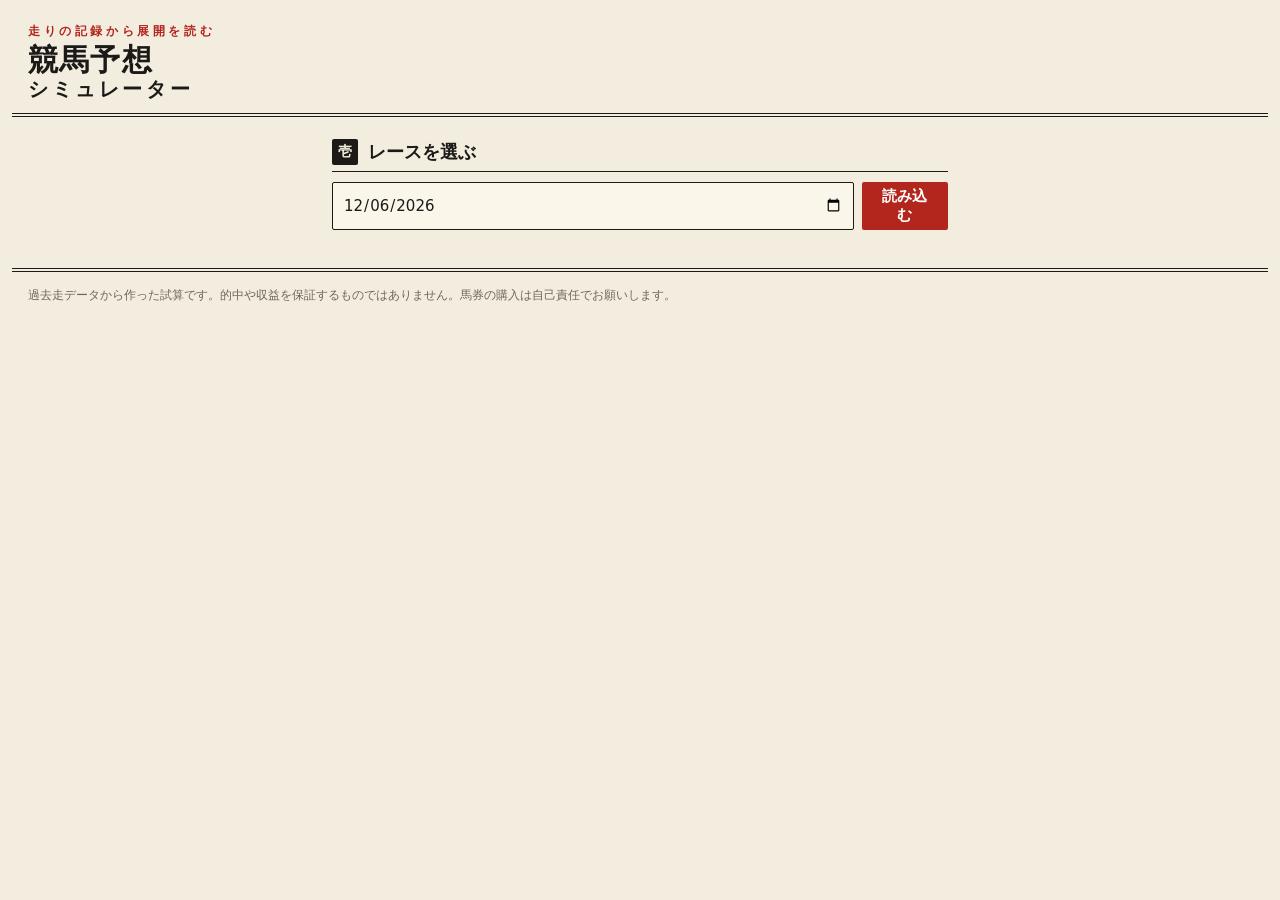
==== index.html @ 0adb47cf "Add files via upload" ====
<!doctype html>
<html lang="ja">
<head>
<meta charset="utf-8">
<meta name="viewport" content="width=device-width, initial-scale=1, viewport-fit=cover">
<meta name="theme-color" content="#f2eddf">
<link rel="manifest" href="manifest.webmanifest">
<title>競馬予想シミュレーター</title>
<link rel="stylesheet" href="style.css?v=17">
</head>
<body>
<header class="masthead">
  <p class="kicker">走りの記録から展開を読む</p>
  <h1>競馬予想<span>シミュレーター</span></h1>
</header>
<main>
  <section>
    <h2><b>壱</b>レースを選ぶ</h2>
    <div class="line">
      <input id="date" type="date" aria-label="開催日">
      <button id="load" class="btn">読み込む</button>
    </div>
    <div id="races" class="races"></div>
  </section>

  <section id="cond" hidden>
    <h2><b>弐</b>条件を整える</h2>
    <p id="raceTitle" class="racetitle"></p>
    <div class="line two">
      <label>馬場<select id="going"><option>良</option><option>稍重</option><option>重</option><option>不良</option></select></label>
      <label>ペース<select id="pace"><option value="">自動（脚質から予測）</option><option>ハイ</option><option>平均</option><option>スロー</option></select></label>
    </div>
    <button id="run" class="btn wide">シミュレーション実行</button>
  </section>

  <p id="status" class="status" role="status"></p>

  <section id="out" hidden>
    <h2><b>参</b>予想</h2>
    <div id="pacebox" class="pacebox"></div>
    <div id="verdict" class="verdict"></div>
    <div id="results"></div>
  </section>
</main>
<footer>過去走データから作った試算です。的中や収益を保証するものではありません。馬券の購入は自己責任でお願いします。</footer>
<script src="model.js?v=18"></script>
<script src="app.js?v=17"></script>
</body>
</html>
---- style.css ----
:root{--paper:#f2eddf;--card:#faf6ea;--ink:#1c1a17;--mute:#6f685a;--red:#b3261e;--rule:#1c1a17;
--mincho:"Shippori Mincho","Hiragino Mincho ProN","Yu Mincho","Noto Serif JP",serif;
--sans:"Hiragino Sans","Noto Sans JP",system-ui,sans-serif}
*{box-sizing:border-box}
html{-webkit-text-size-adjust:100%}
body{margin:0;background:var(--paper);color:var(--ink);font:15px/1.6 var(--sans);
padding:env(safe-area-inset-top) 0 env(safe-area-inset-bottom)}
.masthead{padding:22px 16px 12px;border-bottom:4px double var(--rule);margin:0 12px}
.kicker{margin:0;font-size:12px;letter-spacing:.3em;color:var(--red);font-weight:700}
h1{margin:2px 0 0;font:800 30px/1.15 var(--mincho);letter-spacing:.04em}
h1 span{display:block;font-size:20px;font-weight:600;letter-spacing:.18em}
main{padding:0 12px 24px;max-width:640px;margin:0 auto}
section{margin-top:22px}
h2{font:700 18px var(--mincho);margin:0 0 10px;padding-bottom:6px;border-bottom:1.5px solid var(--rule);display:flex;gap:10px;align-items:center}
h2 b{background:var(--ink);color:var(--paper);width:26px;height:26px;display:grid;place-items:center;font-size:14px;border-radius:2px}
.line{display:flex;gap:8px}.line.two{flex-wrap:wrap}
.line.two label{flex:1 1 140px}
input,select{width:100%;font:inherit;padding:10px;background:var(--card);border:1.5px solid var(--ink);border-radius:2px;color:var(--ink)}
label{display:block;font-size:12px;color:var(--mute);font-weight:700}
label select{margin-top:3px;font-size:15px}
.btn{font:700 15px var(--sans);background:var(--red);color:#fff;border:0;padding:0 18px;min-height:44px;border-radius:2px;cursor:pointer}
.btn.wide{width:100%;margin-top:12px}
.btn:active{transform:translateY(1px)}
.races h3{font:700 14px var(--mincho);margin:14px 0 6px;color:var(--red)}
.rgrid{display:grid;grid-template-columns:repeat(auto-fill,minmax(150px,1fr));gap:6px}
.rbtn{text-align:left;background:var(--card);border:1.5px solid var(--ink);padding:8px 10px;font:inherit;cursor:pointer;border-radius:2px;line-height:1.35}
.rbtn b{font-family:var(--mincho);font-size:17px;margin-right:4px}
.rbtn small{display:block;color:var(--mute);font-size:12px;overflow:hidden;text-overflow:ellipsis;white-space:nowrap}
.rbtn.on{background:var(--ink);color:var(--paper)}.rbtn.on small{color:#cfc8b6}
.racetitle{font:700 16px var(--mincho);margin:0 0 10px}
.status{margin:14px 0 0;font-size:14px}.status.err{color:var(--red)}
.guide{background:var(--card);border:1.5px solid var(--red);padding:12px;margin-top:12px;border-radius:2px}
.guide ol{margin:6px 0 0;padding-left:20px}.guide a{color:var(--red);font-weight:700}
.pacebox{background:var(--card);border:1.5px solid var(--ink);padding:10px 12px;border-radius:2px}
.pacebox p{margin:0 0 6px;font-size:13px;color:var(--mute)}
.pbar{display:grid;grid-template-columns:52px 1fr 40px;gap:8px;align-items:center;font-size:13px;margin:3px 0}
.pbar i{display:block;height:9px;background:var(--ink)}.pbar i.hot{background:var(--red)}
.pbar span:last-child{text-align:right;font-variant-numeric:tabular-nums}
.verdict{margin:10px 0;font-size:13px;color:var(--mute)}.verdict strong{color:var(--ink)}
.row{background:var(--card);border-top:1px solid #cfc7b2;padding:10px 4px;display:grid;grid-template-columns:34px 1fr auto;gap:4px 10px;align-items:center}
.row:first-child{border-top:2px solid var(--ink)}
.waku{width:34px;height:34px;display:grid;place-items:center;font:800 16px var(--mincho);border:1.5px solid var(--ink);border-radius:2px}
.nm b{font-size:16px}.nm small{display:block;color:var(--mute);font-size:12px}
.pct{text-align:right;line-height:1.2}
.pct strong{font:800 22px var(--mincho);font-variant-numeric:tabular-nums}.pct small{display:block;font-size:12px;color:var(--mute)}
.bar{grid-column:2/4;height:5px;background:#e2dbc8}.bar i{display:block;height:100%;background:var(--red)}
.tags{grid-column:2/4;font-size:12px;display:flex;gap:6px;flex-wrap:wrap}
.tag{border:1px solid var(--ink);padding:0 6px;border-radius:2px}.tag.hot{background:var(--red);border-color:var(--red);color:#fff}
details{grid-column:2/4;font-size:12px;color:var(--mute)}summary{cursor:pointer}
details p{margin:4px 0 0}
footer{padding:14px 16px 24px;font-size:12px;color:var(--mute);border-top:4px double var(--rule);margin:0 12px}
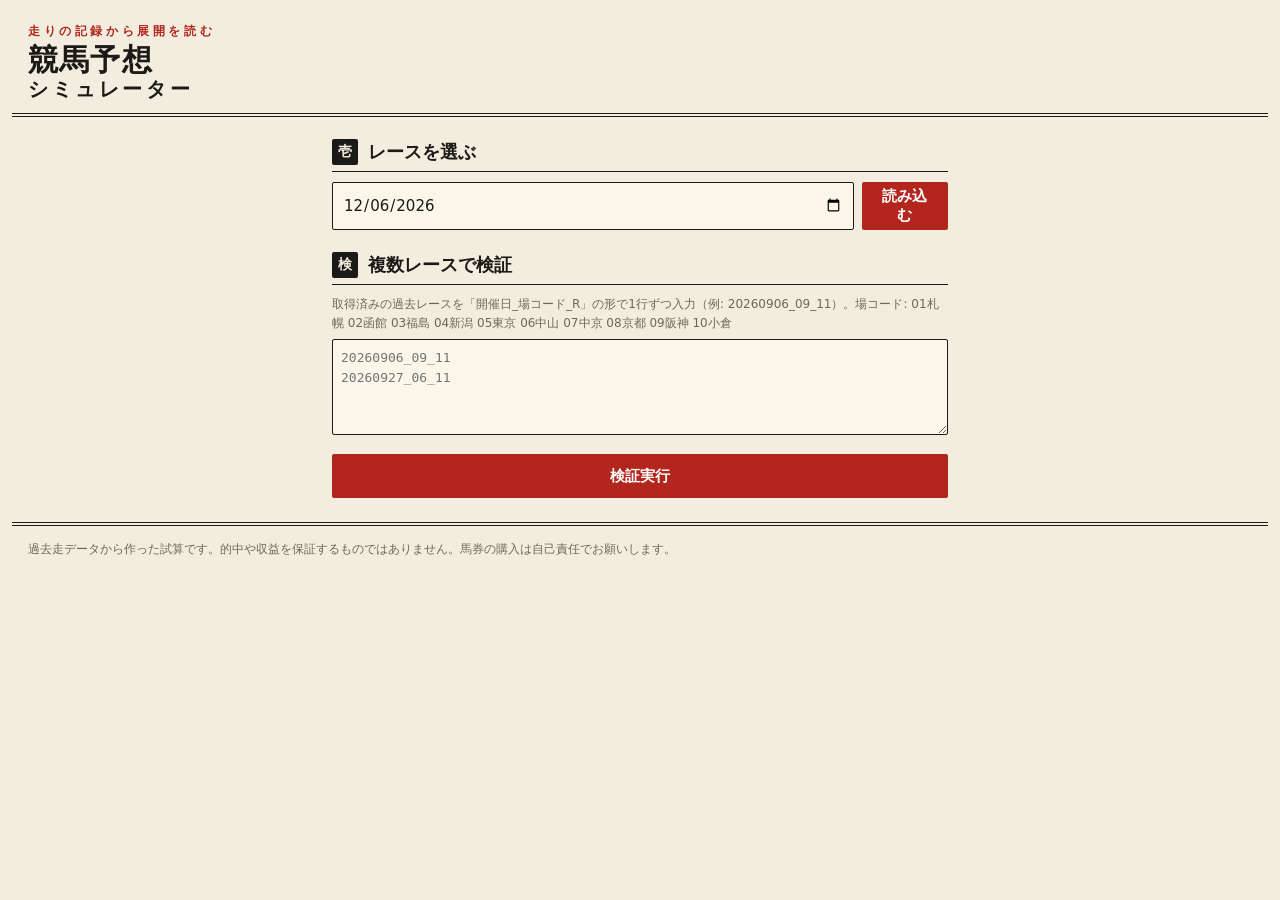
==== commit 2008d78d: "Add files via upload" ====
--- a/index.html
+++ b/index.html
@@ -6,7 +6,7 @@
 <meta name="theme-color" content="#f2eddf">
 <link rel="manifest" href="manifest.webmanifest">
 <title>競馬予想シミュレーター</title>
-<link rel="stylesheet" href="style.css?v=17">
+<link rel="stylesheet" href="style.css?v=26">
 </head>
 <body>
 <header class="masthead">
@@ -41,9 +41,17 @@
     <div id="verdict" class="verdict"></div>
     <div id="results"></div>
   </section>
+
+  <section id="verify">
+    <h2><b>検</b>複数レースで検証</h2>
+    <p class="hint">取得済みの過去レースを「開催日_場コード_R」の形で1行ずつ入力（例: 20260906_09_11）。場コード: 01札幌 02函館 03福島 04新潟 05東京 06中山 07中京 08京都 09阪神 10小倉</p>
+    <textarea id="verifyKeys" rows="4" placeholder="20260906_09_11&#10;20260927_06_11"></textarea>
+    <button id="verifyRun" class="btn wide">検証実行</button>
+    <div id="verifyOut"></div>
+  </section>
 </main>
 <footer>過去走データから作った試算です。的中や収益を保証するものではありません。馬券の購入は自己責任でお願いします。</footer>
-<script src="model.js?v=18"></script>
-<script src="app.js?v=17"></script>
+<script src="model.js?v=26"></script>
+<script src="app.js?v=26"></script>
 </body>
 </html>
--- a/style.css
+++ b/style.css
@@ -48,4 +48,9 @@
 .tag{border:1px solid var(--ink);padding:0 6px;border-radius:2px}.tag.hot{background:var(--red);border-color:var(--red);color:#fff}
 details{grid-column:2/4;font-size:12px;color:var(--mute)}summary{cursor:pointer}
 details p{margin:4px 0 0}
+#verify textarea{width:100%;font:13px/1.5 ui-monospace,monospace;padding:8px;background:var(--card);border:1.5px solid var(--ink);border-radius:2px;resize:vertical}
+.hint{font-size:12px;color:var(--mute);margin:0 0 6px}
+.vsummary{background:var(--card);border:1.5px solid var(--ink);padding:10px 12px;margin-top:12px;border-radius:2px;font-size:14px;line-height:1.6}
+.vrow{border-top:1px solid #cfc7b2;padding:8px 2px;font-size:13px;line-height:1.5}
+.vrow.err{color:var(--red)}
 footer{padding:14px 16px 24px;font-size:12px;color:var(--mute);border-top:4px double var(--rule);margin:0 12px}
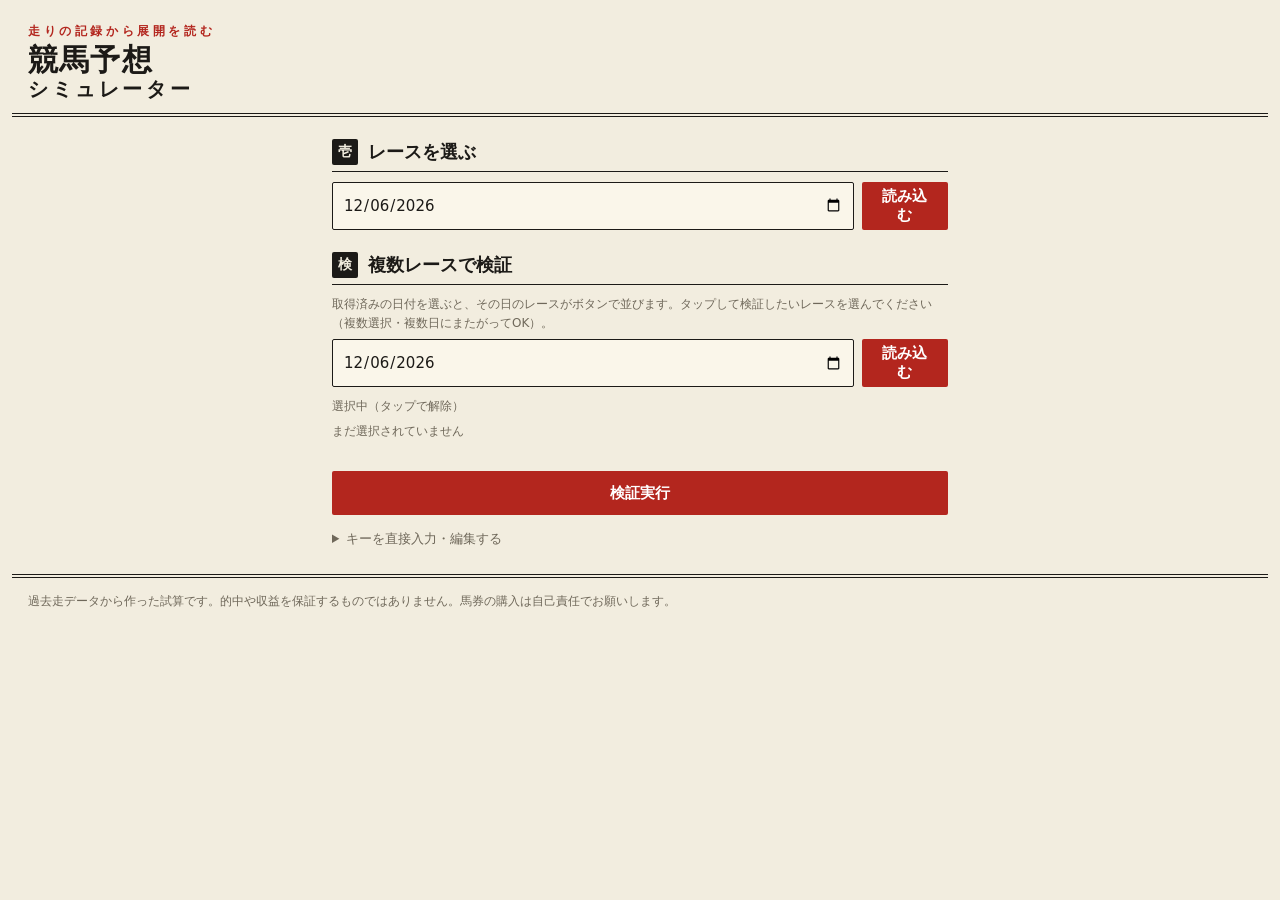
==== commit 8a43e446: "Add files via upload" ====
--- a/index.html
+++ b/index.html
@@ -6,7 +6,7 @@
 <meta name="theme-color" content="#f2eddf">
 <link rel="manifest" href="manifest.webmanifest">
 <title>競馬予想シミュレーター</title>
-<link rel="stylesheet" href="style.css?v=26">
+<link rel="stylesheet" href="style.css?v=27">
 </head>
 <body>
 <header class="masthead">
@@ -44,14 +44,25 @@
 
   <section id="verify">
     <h2><b>検</b>複数レースで検証</h2>
-    <p class="hint">取得済みの過去レースを「開催日_場コード_R」の形で1行ずつ入力（例: 20260906_09_11）。場コード: 01札幌 02函館 03福島 04新潟 05東京 06中山 07中京 08京都 09阪神 10小倉</p>
-    <textarea id="verifyKeys" rows="4" placeholder="20260906_09_11&#10;20260927_06_11"></textarea>
+    <p class="hint">取得済みの日付を選ぶと、その日のレースがボタンで並びます。タップして検証したいレースを選んでください（複数選択・複数日にまたがってOK）。</p>
+    <div class="line">
+      <input id="verifyDate" type="date">
+      <button id="verifyLoad" class="btn">読み込む</button>
+    </div>
+    <div id="verifyRaces" class="races"></div>
+    <p class="hint">選択中（タップで解除）</p>
+    <div id="verifySelectedList" class="chips"></div>
     <button id="verifyRun" class="btn wide">検証実行</button>
     <div id="verifyOut"></div>
+    <details class="advanced">
+      <summary>キーを直接入力・編集する</summary>
+      <p class="hint">「開催日_場コード_R」の形式で1行ずつ（例: 20260906_09_11）。場コード: 01札幌 02函館 03福島 04新潟 05東京 06中山 07中京 08京都 09阪神 10小倉</p>
+      <textarea id="verifyKeys" rows="4" placeholder="20260906_09_11&#10;20260927_06_11"></textarea>
+    </details>
   </section>
 </main>
 <footer>過去走データから作った試算です。的中や収益を保証するものではありません。馬券の購入は自己責任でお願いします。</footer>
-<script src="model.js?v=26"></script>
-<script src="app.js?v=26"></script>
+<script src="model.js?v=27"></script>
+<script src="app.js?v=27"></script>
 </body>
 </html>
--- a/style.css
+++ b/style.css
@@ -50,6 +50,12 @@
 details p{margin:4px 0 0}
 #verify textarea{width:100%;font:13px/1.5 ui-monospace,monospace;padding:8px;background:var(--card);border:1.5px solid var(--ink);border-radius:2px;resize:vertical}
 .hint{font-size:12px;color:var(--mute);margin:0 0 6px}
+#verify .races{margin-bottom:10px}
+.chips{display:flex;flex-wrap:wrap;gap:6px;margin-bottom:12px;min-height:20px}
+.chip{font:12px/1.4 inherit;background:var(--ink);color:var(--paper);border:0;padding:4px 8px;border-radius:2px;cursor:pointer}
+.advanced{margin-top:14px;font-size:13px}
+.advanced summary{cursor:pointer;color:var(--mute)}
+.advanced textarea{margin-top:8px}
 .vsummary{background:var(--card);border:1.5px solid var(--ink);padding:10px 12px;margin-top:12px;border-radius:2px;font-size:14px;line-height:1.6}
 .vrow{border-top:1px solid #cfc7b2;padding:8px 2px;font-size:13px;line-height:1.5}
 .vrow.err{color:var(--red)}
